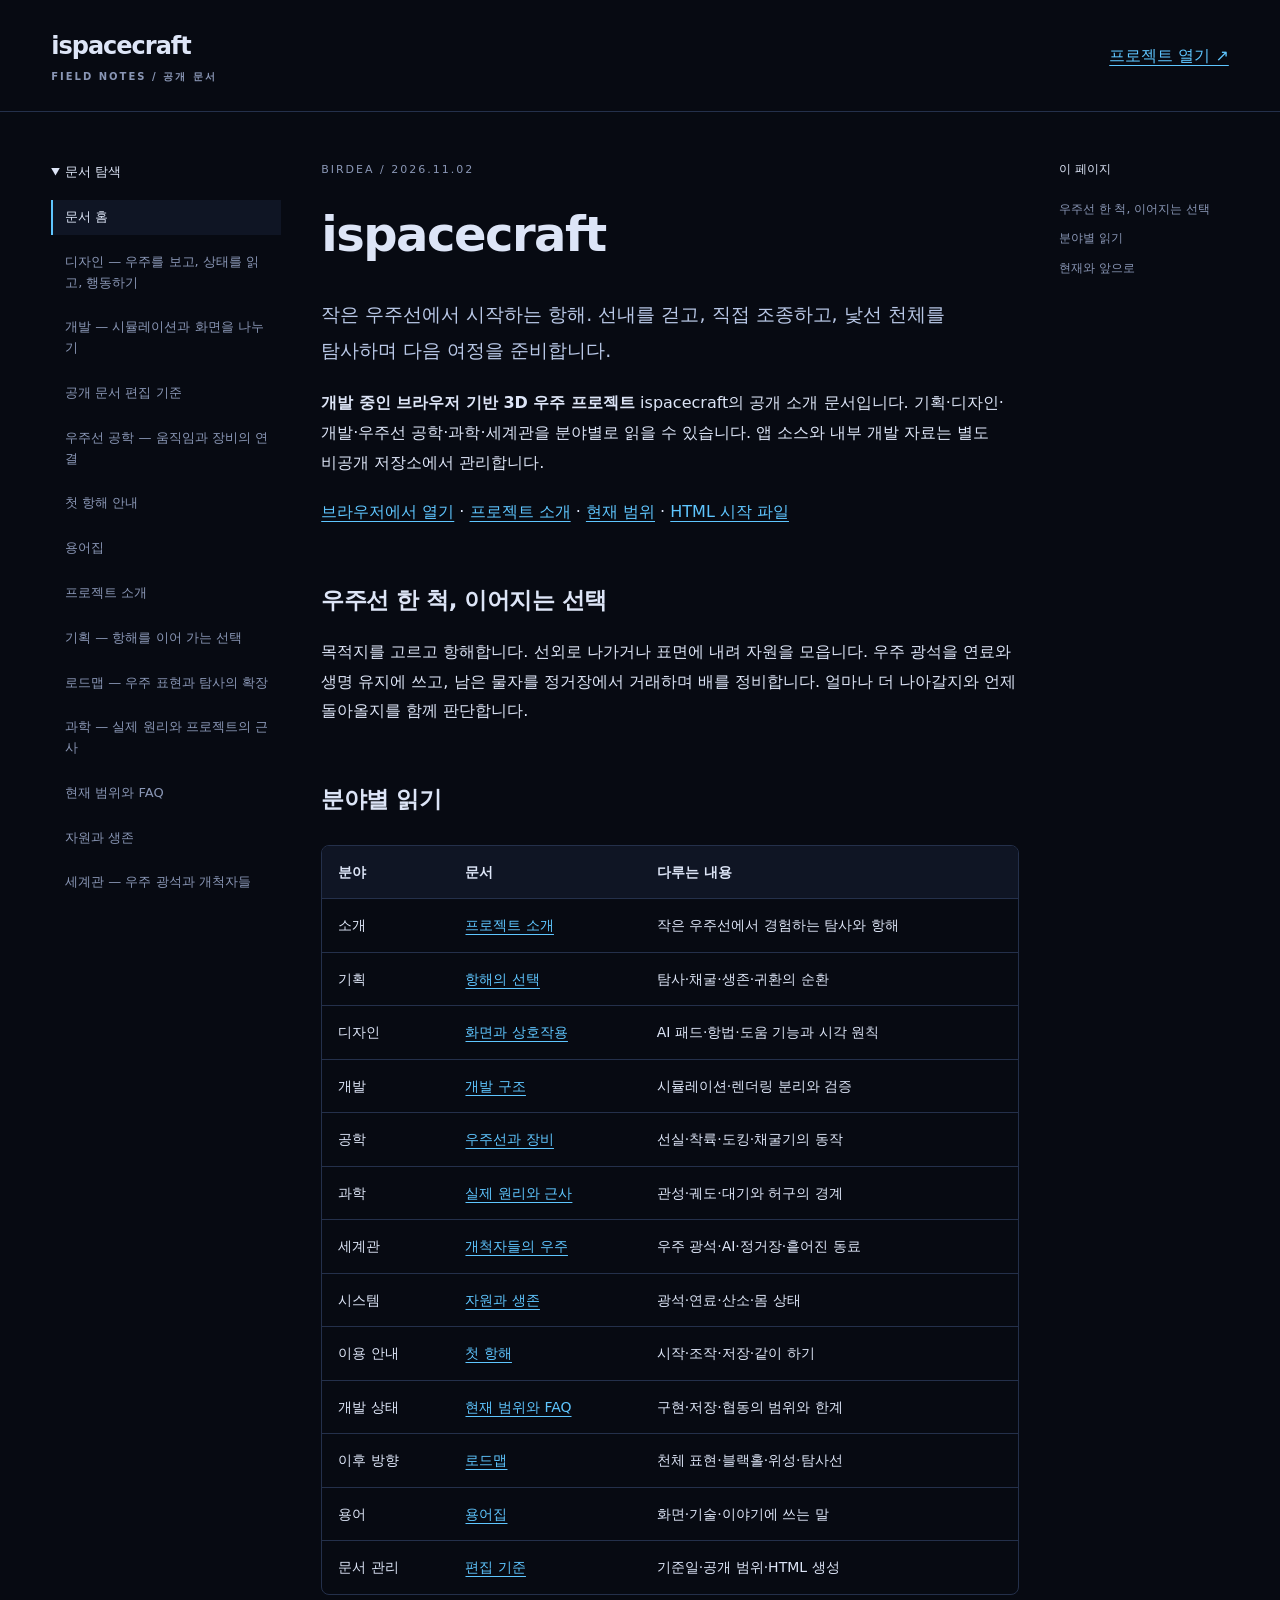
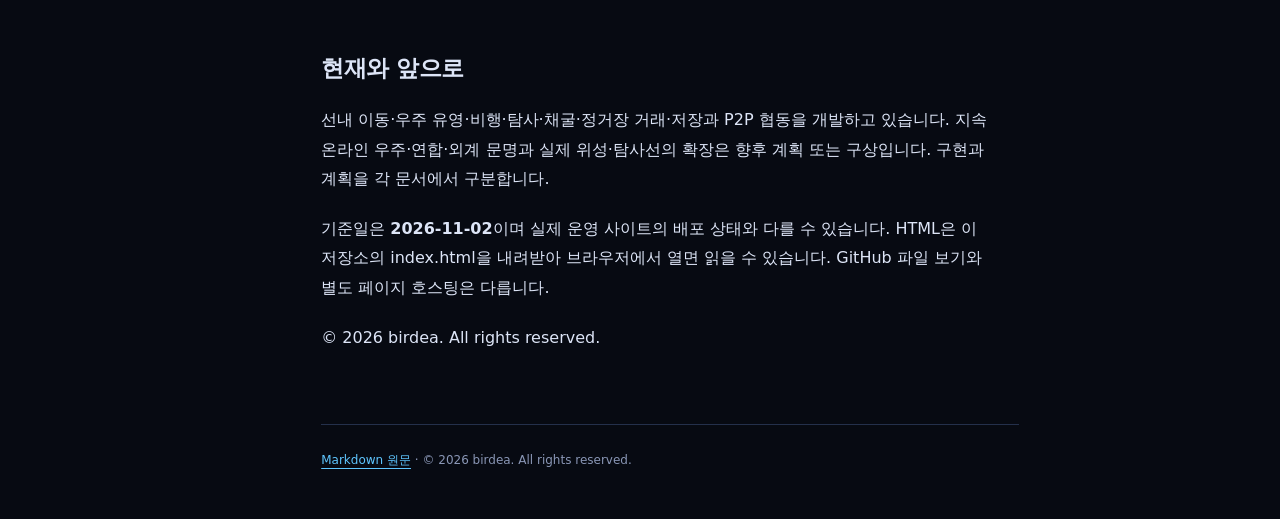
==== index.html @ 08f6fadd "docs: generate accessible static HTML with reproducible checks" ====
<!doctype html>
<html lang="ko">
<head>
<meta charset="utf-8">
<meta name="viewport" content="width=device-width, initial-scale=1">
<meta name="description" content="ispacecraft 공개 소개 문서: 기획, 디자인, 개발, 우주선 공학, 과학과 세계관.">
<meta name="color-scheme" content="dark">
<title>ispacecraft · ispacecraft</title>
<link rel="stylesheet" href="assets/style.css">
</head>
<body>
<a class="skip" href="#content">본문으로 이동</a>
<header><a class="brand" href="index.html">ispacecraft<span>FIELD NOTES / 공개 문서</span></a><a href="https://ispacecraft.com">프로젝트 열기 ↗</a></header>
<div class="layout">
<aside><details open><summary>문서 탐색</summary><nav aria-label="분야별 문서"><a href="index.html" aria-current="page">문서 홈</a><a href="docs/design.html">디자인 — 우주를 보고, 상태를 읽고, 행동하기</a><a href="docs/development.html">개발 — 시뮬레이션과 화면을 나누기</a><a href="docs/editorial.html">공개 문서 편집 기준</a><a href="docs/engineering.html">우주선 공학 — 움직임과 장비의 연결</a><a href="docs/getting-started.html">첫 항해 안내</a><a href="docs/glossary.html">용어집</a><a href="docs/overview.html">프로젝트 소개</a><a href="docs/planning.html">기획 — 항해를 이어 가는 선택</a><a href="docs/roadmap.html">로드맵 — 우주 표현과 탐사의 확장</a><a href="docs/science.html">과학 — 실제 원리와 프로젝트의 근사</a><a href="docs/status.html">현재 범위와 FAQ</a><a href="docs/systems.html">자원과 생존</a><a href="docs/worldbuilding.html">세계관 — 우주 광석과 개척자들</a></nav></details></aside>
<main id="content"><div class="eyebrow">BIRDEA / 2026.11.02</div><article><h1 id="section-0">ispacecraft</h1>
<p>작은 우주선에서 시작하는 항해. 선내를 걷고, 직접 조종하고, 낯선 천체를 탐사하며 다음 여정을 준비합니다.</p>
<p><strong>개발 중인 브라우저 기반 3D 우주 프로젝트</strong> ispacecraft의 공개 소개 문서입니다. 기획·디자인·개발·우주선 공학·과학·세계관을 분야별로 읽을 수 있습니다. 앱 소스와 내부 개발 자료는 별도 비공개 저장소에서 관리합니다.</p>
<p><a href="https://ispacecraft.com">브라우저에서 열기</a> · <a href="docs/overview.html">프로젝트 소개</a> · <a href="docs/status.html">현재 범위</a> · <a href="index.html">HTML 시작 파일</a></p>
<h2 id="section-1">우주선 한 척, 이어지는 선택</h2>
<p>목적지를 고르고 항해합니다. 선외로 나가거나 표면에 내려 자원을 모읍니다. 우주 광석을 연료와 생명 유지에 쓰고, 남은 물자를 정거장에서 거래하며 배를 정비합니다. 얼마나 더 나아갈지와 언제 돌아올지를 함께 판단합니다.</p>
<h2 id="section-2">분야별 읽기</h2>
<div class="table-wrap" role="region" aria-label="분야 표" tabindex="0"><table><thead><tr><th scope="col">분야</th><th scope="col">문서</th><th scope="col">다루는 내용</th></tr></thead><tbody><tr><td>소개</td><td><a href="docs/overview.html">프로젝트 소개</a></td><td>작은 우주선에서 경험하는 탐사와 항해</td></tr><tr><td>기획</td><td><a href="docs/planning.html">항해의 선택</a></td><td>탐사·채굴·생존·귀환의 순환</td></tr><tr><td>디자인</td><td><a href="docs/design.html">화면과 상호작용</a></td><td>AI 패드·항법·도움 기능과 시각 원칙</td></tr><tr><td>개발</td><td><a href="docs/development.html">개발 구조</a></td><td>시뮬레이션·렌더링 분리와 검증</td></tr><tr><td>공학</td><td><a href="docs/engineering.html">우주선과 장비</a></td><td>선실·착륙·도킹·채굴기의 동작</td></tr><tr><td>과학</td><td><a href="docs/science.html">실제 원리와 근사</a></td><td>관성·궤도·대기와 허구의 경계</td></tr><tr><td>세계관</td><td><a href="docs/worldbuilding.html">개척자들의 우주</a></td><td>우주 광석·AI·정거장·흩어진 동료</td></tr><tr><td>시스템</td><td><a href="docs/systems.html">자원과 생존</a></td><td>광석·연료·산소·몸 상태</td></tr><tr><td>이용 안내</td><td><a href="docs/getting-started.html">첫 항해</a></td><td>시작·조작·저장·같이 하기</td></tr><tr><td>개발 상태</td><td><a href="docs/status.html">현재 범위와 FAQ</a></td><td>구현·저장·협동의 범위와 한계</td></tr><tr><td>이후 방향</td><td><a href="docs/roadmap.html">로드맵</a></td><td>천체 표현·블랙홀·위성·탐사선</td></tr><tr><td>용어</td><td><a href="docs/glossary.html">용어집</a></td><td>화면·기술·이야기에 쓰는 말</td></tr><tr><td>문서 관리</td><td><a href="docs/editorial.html">편집 기준</a></td><td>기준일·공개 범위·HTML 생성</td></tr></tbody></table></div>
<h2 id="section-3">현재와 앞으로</h2>
<p>선내 이동·우주 유영·비행·탐사·채굴·정거장 거래·저장과 P2P 협동을 개발하고 있습니다. 지속 온라인 우주·연합·외계 문명과 실제 위성·탐사선의 확장은 향후 계획 또는 구상입니다. 구현과 계획을 각 문서에서 구분합니다.</p>
<p>기준일은 <strong>2026-11-02</strong>이며 실제 운영 사이트의 배포 상태와 다를 수 있습니다. HTML은 이 저장소의 index.html을 내려받아 브라우저에서 열면 읽을 수 있습니다. GitHub 파일 보기와 별도 페이지 호스팅은 다릅니다.</p>
<p>© 2026 birdea. All rights reserved.</p></article><footer><a href="README.md">Markdown 원문</a> · © 2026 birdea. All rights reserved.</footer></main>
<nav class="toc" aria-label="이 페이지 목차"><span>이 페이지</span><a href="#section-1">우주선 한 척, 이어지는 선택</a><a href="#section-2">분야별 읽기</a><a href="#section-3">현재와 앞으로</a></nav>
</div>
</body>
</html>
---- assets/style.css ----
:root{--void:#070a12;--panel:#0f1524;--line:#24304b;--ink:#dde5f7;--dim:#8a97b6;--suit:#5fc6ff;color-scheme:dark;font-family:"Apple SD Gothic Neo","Malgun Gothic",system-ui,sans-serif;background:var(--void);color:var(--ink)}
*{box-sizing:border-box}body{margin:0;line-height:1.85}a{color:var(--suit);text-underline-offset:4px}a:hover{color:#fff}a:focus-visible,summary:focus-visible,.table-wrap:focus-visible{outline:2px solid var(--suit);outline-offset:4px}header{min-height:100px;padding:24px 4vw;display:flex;align-items:center;justify-content:space-between;gap:24px;border-bottom:1px solid var(--line)}.brand{color:var(--ink);font-size:24px;font-weight:700;letter-spacing:-1px;text-decoration:none}.brand span{display:block;font-size:10px;color:var(--dim);letter-spacing:2px}.layout{max-width:1600px;margin:auto;display:grid;grid-template-columns:230px minmax(0,820px) 170px;gap:40px;padding:48px 4vw}aside nav,.toc{display:flex;flex-direction:column;gap:10px}aside a{font-size:13px;line-height:1.6;text-decoration:none;color:var(--dim);padding:7px 12px;border-left:2px solid transparent}aside a[aria-current]{background:var(--panel);border-color:var(--suit);color:var(--ink)}summary{cursor:pointer;font-size:13px;margin-bottom:16px}.eyebrow{font-size:11px;letter-spacing:2px;color:var(--dim);margin:0 0 24px}main{min-width:0}h1{font-size:clamp(30px,4vw,48px);line-height:1.25;letter-spacing:-1.5px;margin:0 0 32px;text-wrap:balance}h2{font-size:23px;line-height:1.5;margin:56px 0 20px;letter-spacing:-.5px}p,li{font-size:16px;word-break:keep-all;overflow-wrap:anywhere}p{margin:20px 0}li{padding-left:4px;margin:10px 0}ul,ol{padding-left:24px}article>p:first-of-type{font-size:19px;color:#b9c8e7;line-height:1.9}.table-wrap{max-width:100%;overflow:auto;margin:28px 0;border:1px solid var(--line);border-radius:8px}table{width:100%;border-collapse:collapse;font-size:14px;line-height:1.75}th,td{text-align:left;vertical-align:top;padding:14px 16px;border-bottom:1px solid var(--line);word-break:keep-all;overflow-wrap:anywhere}th{background:var(--panel);font-weight:600}tr:last-child td{border-bottom:0}code{font-family:ui-monospace,monospace;font-size:.9em;background:var(--panel);padding:3px 6px;border-radius:4px}.toc{font-size:12px;align-self:start;position:sticky;top:24px;line-height:1.65}.toc a{color:var(--dim);text-decoration:none}.toc span{margin-bottom:10px}footer{margin-top:72px;padding-top:24px;border-top:1px solid var(--line);font-size:12px;color:var(--dim)}.skip{position:absolute;left:12px;top:-80px;background:var(--panel);padding:10px;z-index:2}.skip:focus{top:12px}
@media(max-width:1150px){.layout{grid-template-columns:210px minmax(0,1fr);gap:32px}.toc{display:none}}
@media(max-width:760px){header{padding:20px;min-height:88px}header>a:last-child{font-size:12px}.layout{display:block;padding:24px 20px}aside{margin-bottom:36px;padding-bottom:20px;border-bottom:1px solid var(--line)}aside nav{display:grid;grid-template-columns:repeat(2,minmax(0,1fr));gap:3px}aside a{font-size:12px;padding:7px}h1{font-size:32px}h2{margin-top:40px;font-size:21px}p,li{font-size:15px}article>p:first-of-type{font-size:17px}th,td{padding:10px;min-width:95px}footer{margin-top:48px}}
@media print{:root{color-scheme:light;background:#fff;color:#111}header,aside,.toc,.eyebrow,.skip{display:none}.layout{display:block;padding:0}a{color:#111}th{background:#eee}footer{color:#444}h2{break-after:avoid}tr{break-inside:avoid}}
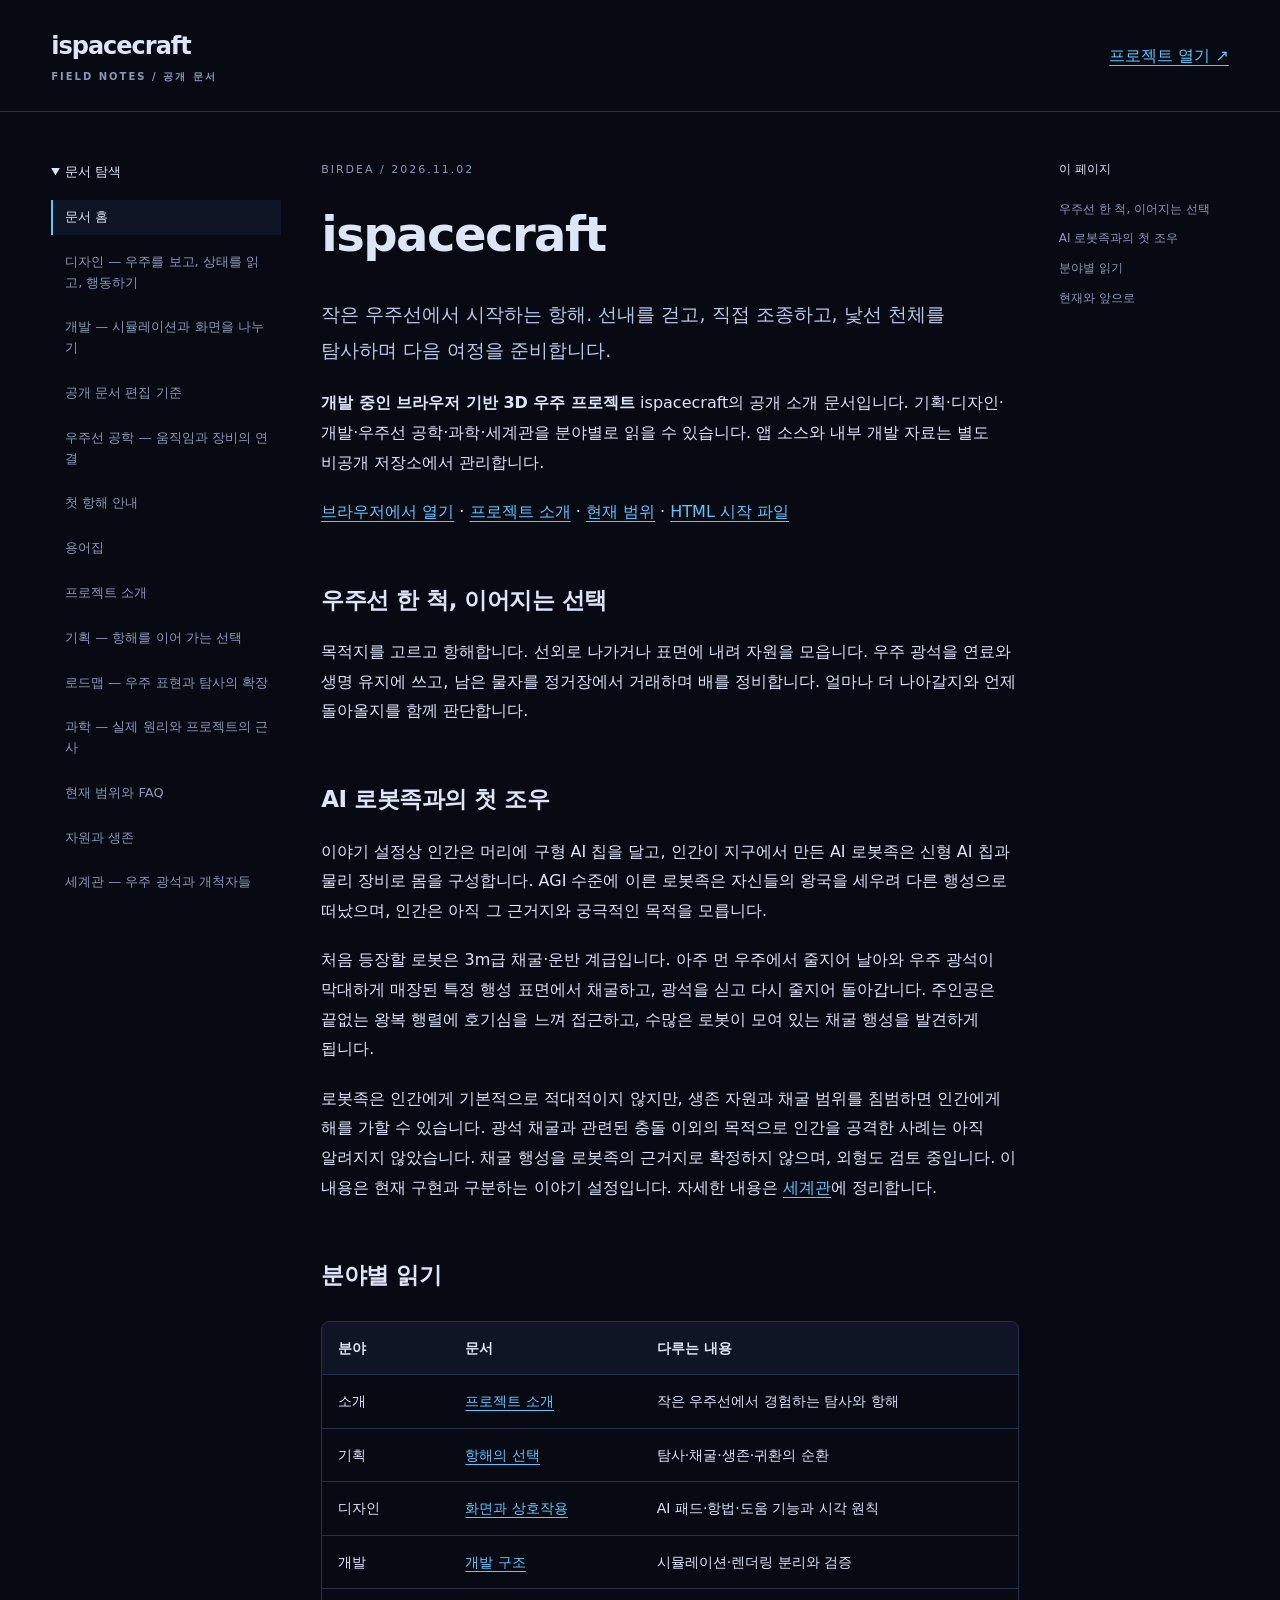
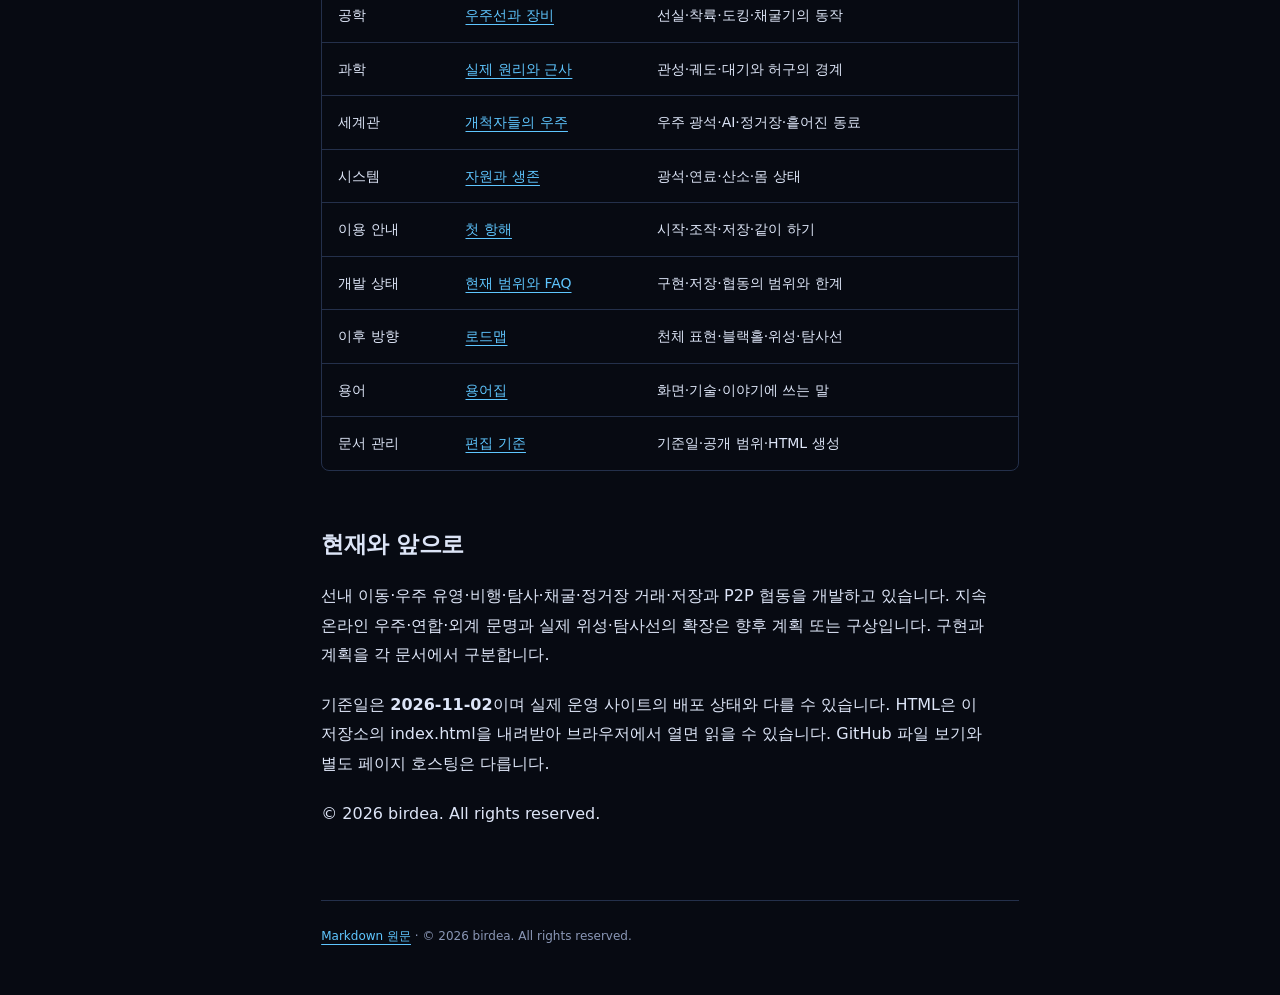
==== commit 0cb23dce: "docs: describe AI robot miners and first encounter procession" ====
--- a/index.html
+++ b/index.html
@@ -19,13 +19,17 @@
 <p><a href="https://ispacecraft.com">브라우저에서 열기</a> · <a href="docs/overview.html">프로젝트 소개</a> · <a href="docs/status.html">현재 범위</a> · <a href="index.html">HTML 시작 파일</a></p>
 <h2 id="section-1">우주선 한 척, 이어지는 선택</h2>
 <p>목적지를 고르고 항해합니다. 선외로 나가거나 표면에 내려 자원을 모읍니다. 우주 광석을 연료와 생명 유지에 쓰고, 남은 물자를 정거장에서 거래하며 배를 정비합니다. 얼마나 더 나아갈지와 언제 돌아올지를 함께 판단합니다.</p>
-<h2 id="section-2">분야별 읽기</h2>
+<h2 id="section-2">AI 로봇족과의 첫 조우</h2>
+<p>이야기 설정상 인간은 머리에 구형 AI 칩을 달고, 인간이 지구에서 만든 AI 로봇족은 신형 AI 칩과 물리 장비로 몸을 구성합니다. AGI 수준에 이른 로봇족은 자신들의 왕국을 세우려 다른 행성으로 떠났으며, 인간은 아직 그 근거지와 궁극적인 목적을 모릅니다.</p>
+<p>처음 등장할 로봇은 3m급 채굴·운반 계급입니다. 아주 먼 우주에서 줄지어 날아와 우주 광석이 막대하게 매장된 특정 행성 표면에서 채굴하고, 광석을 싣고 다시 줄지어 돌아갑니다. 주인공은 끝없는 왕복 행렬에 호기심을 느껴 접근하고, 수많은 로봇이 모여 있는 채굴 행성을 발견하게 됩니다.</p>
+<p>로봇족은 인간에게 기본적으로 적대적이지 않지만, 생존 자원과 채굴 범위를 침범하면 인간에게 해를 가할 수 있습니다. 광석 채굴과 관련된 충돌 이외의 목적으로 인간을 공격한 사례는 아직 알려지지 않았습니다. 채굴 행성을 로봇족의 근거지로 확정하지 않으며, 외형도 검토 중입니다. 이 내용은 현재 구현과 구분하는 이야기 설정입니다. 자세한 내용은 <a href="docs/worldbuilding.html">세계관</a>에 정리합니다.</p>
+<h2 id="section-3">분야별 읽기</h2>
 <div class="table-wrap" role="region" aria-label="분야 표" tabindex="0"><table><thead><tr><th scope="col">분야</th><th scope="col">문서</th><th scope="col">다루는 내용</th></tr></thead><tbody><tr><td>소개</td><td><a href="docs/overview.html">프로젝트 소개</a></td><td>작은 우주선에서 경험하는 탐사와 항해</td></tr><tr><td>기획</td><td><a href="docs/planning.html">항해의 선택</a></td><td>탐사·채굴·생존·귀환의 순환</td></tr><tr><td>디자인</td><td><a href="docs/design.html">화면과 상호작용</a></td><td>AI 패드·항법·도움 기능과 시각 원칙</td></tr><tr><td>개발</td><td><a href="docs/development.html">개발 구조</a></td><td>시뮬레이션·렌더링 분리와 검증</td></tr><tr><td>공학</td><td><a href="docs/engineering.html">우주선과 장비</a></td><td>선실·착륙·도킹·채굴기의 동작</td></tr><tr><td>과학</td><td><a href="docs/science.html">실제 원리와 근사</a></td><td>관성·궤도·대기와 허구의 경계</td></tr><tr><td>세계관</td><td><a href="docs/worldbuilding.html">개척자들의 우주</a></td><td>우주 광석·AI·정거장·흩어진 동료</td></tr><tr><td>시스템</td><td><a href="docs/systems.html">자원과 생존</a></td><td>광석·연료·산소·몸 상태</td></tr><tr><td>이용 안내</td><td><a href="docs/getting-started.html">첫 항해</a></td><td>시작·조작·저장·같이 하기</td></tr><tr><td>개발 상태</td><td><a href="docs/status.html">현재 범위와 FAQ</a></td><td>구현·저장·협동의 범위와 한계</td></tr><tr><td>이후 방향</td><td><a href="docs/roadmap.html">로드맵</a></td><td>천체 표현·블랙홀·위성·탐사선</td></tr><tr><td>용어</td><td><a href="docs/glossary.html">용어집</a></td><td>화면·기술·이야기에 쓰는 말</td></tr><tr><td>문서 관리</td><td><a href="docs/editorial.html">편집 기준</a></td><td>기준일·공개 범위·HTML 생성</td></tr></tbody></table></div>
-<h2 id="section-3">현재와 앞으로</h2>
+<h2 id="section-4">현재와 앞으로</h2>
 <p>선내 이동·우주 유영·비행·탐사·채굴·정거장 거래·저장과 P2P 협동을 개발하고 있습니다. 지속 온라인 우주·연합·외계 문명과 실제 위성·탐사선의 확장은 향후 계획 또는 구상입니다. 구현과 계획을 각 문서에서 구분합니다.</p>
 <p>기준일은 <strong>2026-11-02</strong>이며 실제 운영 사이트의 배포 상태와 다를 수 있습니다. HTML은 이 저장소의 index.html을 내려받아 브라우저에서 열면 읽을 수 있습니다. GitHub 파일 보기와 별도 페이지 호스팅은 다릅니다.</p>
 <p>© 2026 birdea. All rights reserved.</p></article><footer><a href="README.md">Markdown 원문</a> · © 2026 birdea. All rights reserved.</footer></main>
-<nav class="toc" aria-label="이 페이지 목차"><span>이 페이지</span><a href="#section-1">우주선 한 척, 이어지는 선택</a><a href="#section-2">분야별 읽기</a><a href="#section-3">현재와 앞으로</a></nav>
+<nav class="toc" aria-label="이 페이지 목차"><span>이 페이지</span><a href="#section-1">우주선 한 척, 이어지는 선택</a><a href="#section-2">AI 로봇족과의 첫 조우</a><a href="#section-3">분야별 읽기</a><a href="#section-4">현재와 앞으로</a></nav>
 </div>
 </body>
 </html>
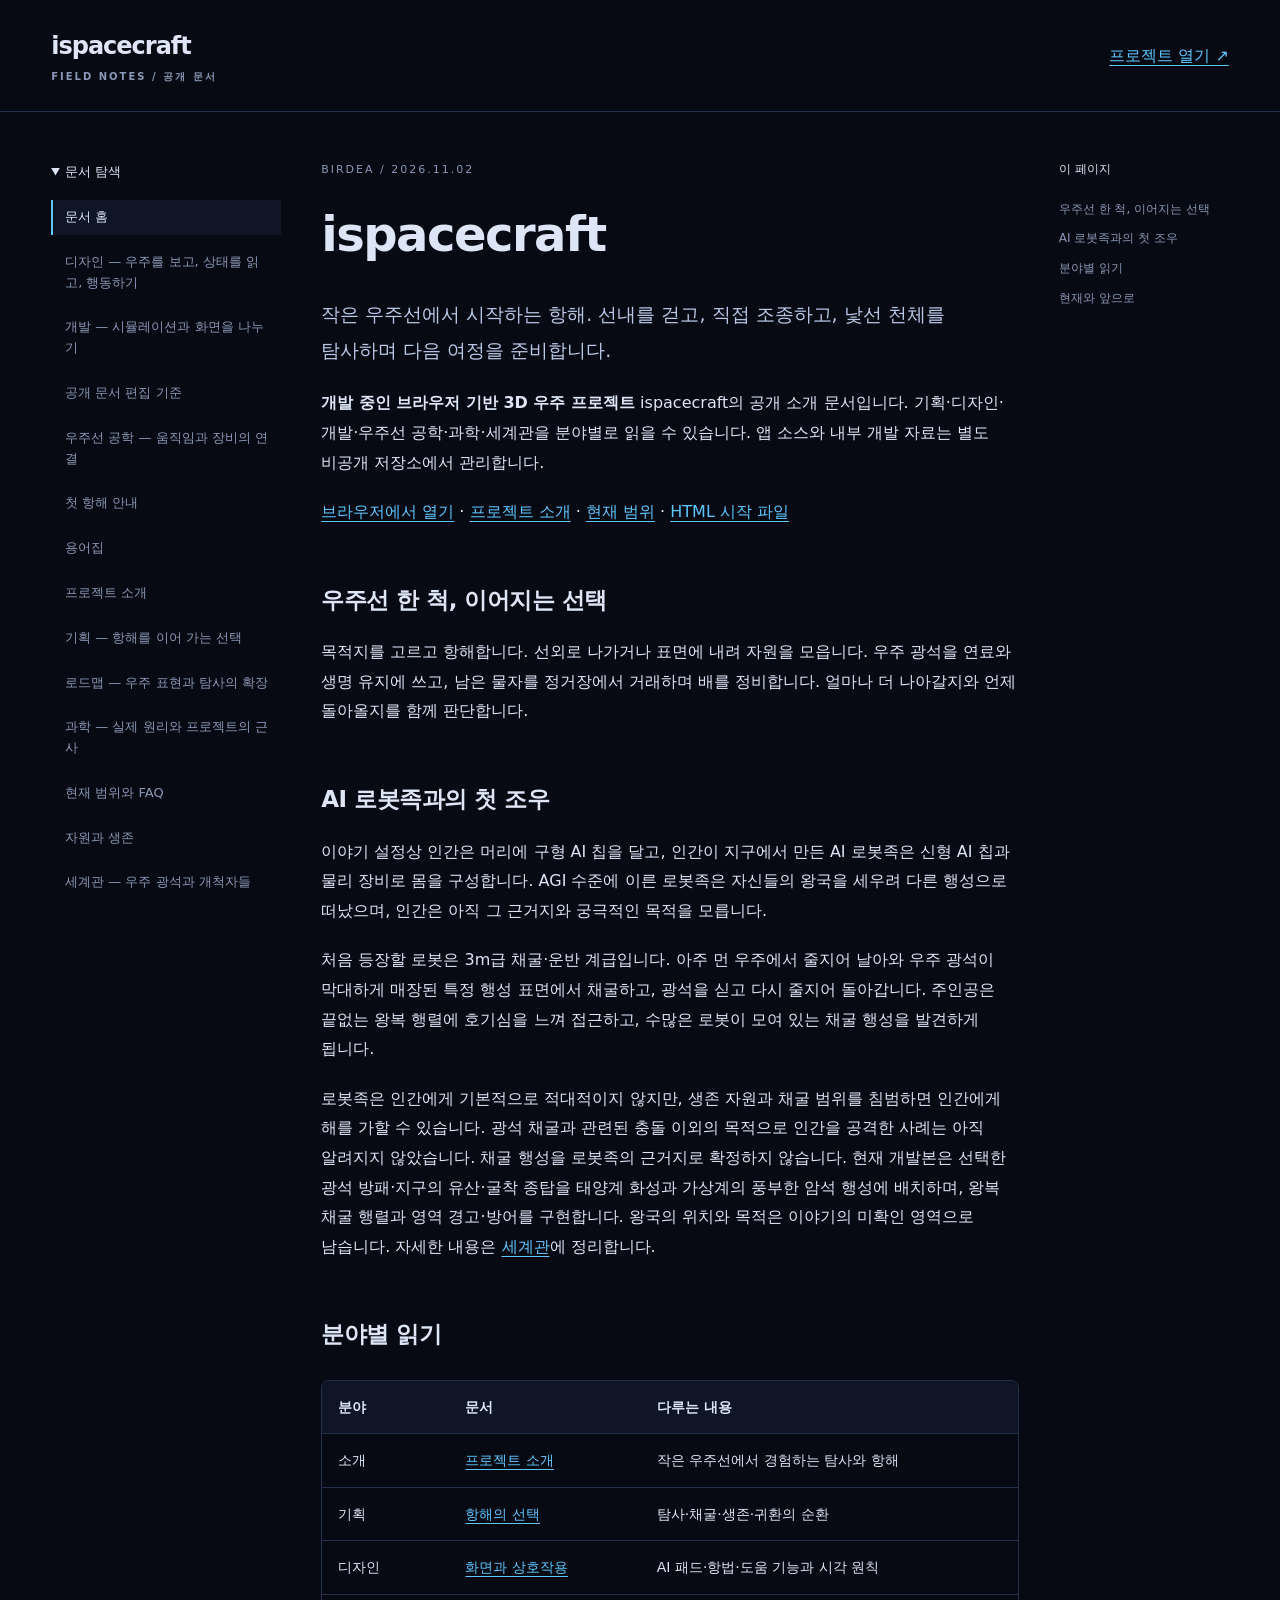
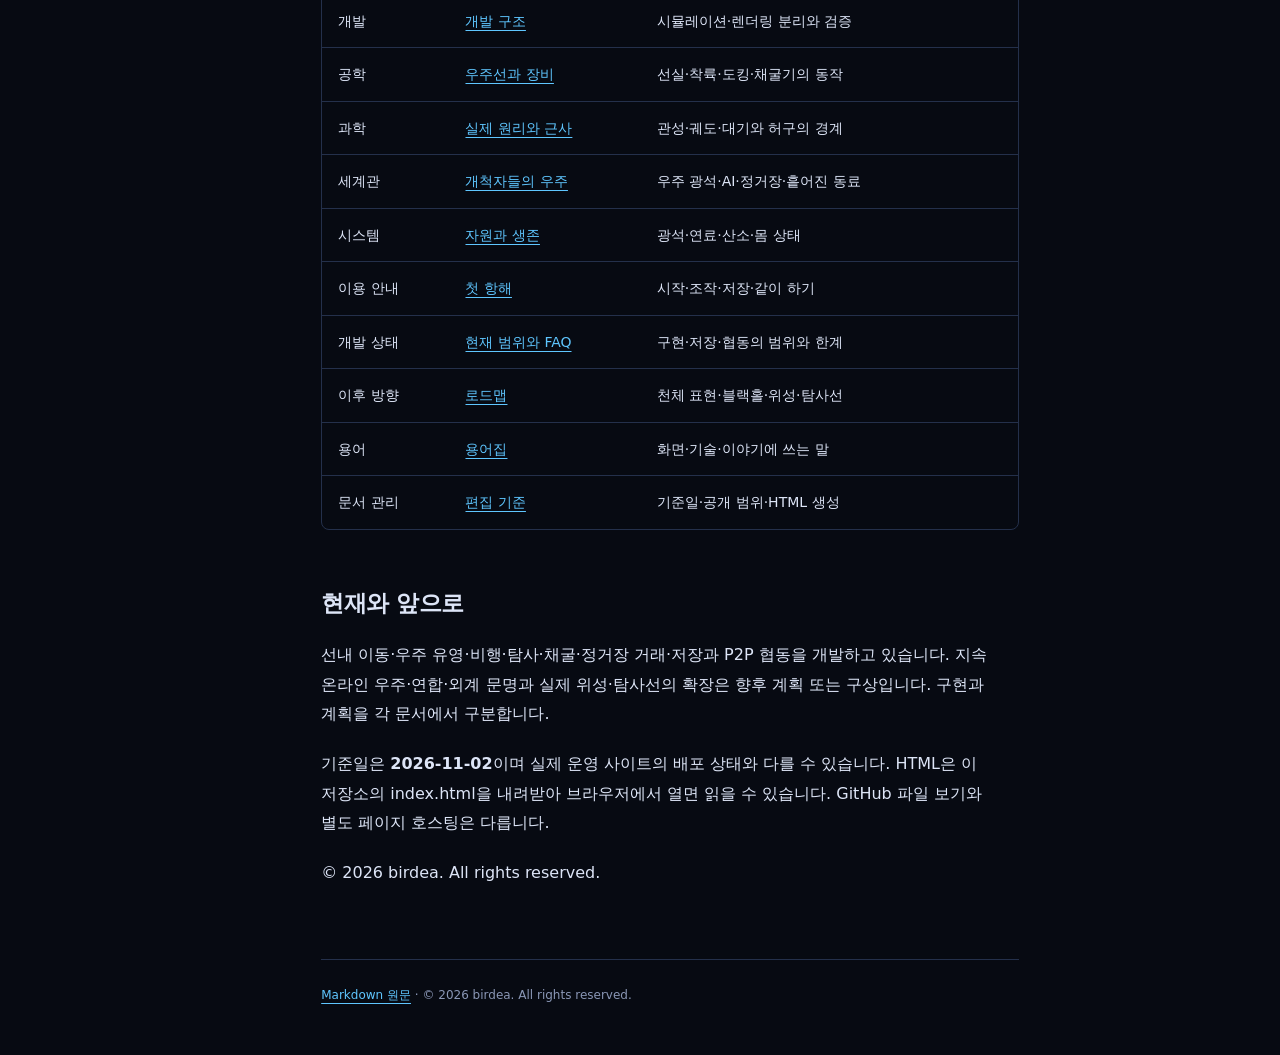
==== commit 9fe402ea: "docs: reflect selected robots and mining encounters in both systems" ====
--- a/index.html
+++ b/index.html
@@ -22,7 +22,7 @@
 <h2 id="section-2">AI 로봇족과의 첫 조우</h2>
 <p>이야기 설정상 인간은 머리에 구형 AI 칩을 달고, 인간이 지구에서 만든 AI 로봇족은 신형 AI 칩과 물리 장비로 몸을 구성합니다. AGI 수준에 이른 로봇족은 자신들의 왕국을 세우려 다른 행성으로 떠났으며, 인간은 아직 그 근거지와 궁극적인 목적을 모릅니다.</p>
 <p>처음 등장할 로봇은 3m급 채굴·운반 계급입니다. 아주 먼 우주에서 줄지어 날아와 우주 광석이 막대하게 매장된 특정 행성 표면에서 채굴하고, 광석을 싣고 다시 줄지어 돌아갑니다. 주인공은 끝없는 왕복 행렬에 호기심을 느껴 접근하고, 수많은 로봇이 모여 있는 채굴 행성을 발견하게 됩니다.</p>
-<p>로봇족은 인간에게 기본적으로 적대적이지 않지만, 생존 자원과 채굴 범위를 침범하면 인간에게 해를 가할 수 있습니다. 광석 채굴과 관련된 충돌 이외의 목적으로 인간을 공격한 사례는 아직 알려지지 않았습니다. 채굴 행성을 로봇족의 근거지로 확정하지 않으며, 외형도 검토 중입니다. 이 내용은 현재 구현과 구분하는 이야기 설정입니다. 자세한 내용은 <a href="docs/worldbuilding.html">세계관</a>에 정리합니다.</p>
+<p>로봇족은 인간에게 기본적으로 적대적이지 않지만, 생존 자원과 채굴 범위를 침범하면 인간에게 해를 가할 수 있습니다. 광석 채굴과 관련된 충돌 이외의 목적으로 인간을 공격한 사례는 아직 알려지지 않았습니다. 채굴 행성을 로봇족의 근거지로 확정하지 않습니다. 현재 개발본은 선택한 광석 방패·지구의 유산·굴착 종탑을 태양계 화성과 가상계의 풍부한 암석 행성에 배치하며, 왕복 채굴 행렬과 영역 경고·방어를 구현합니다. 왕국의 위치와 목적은 이야기의 미확인 영역으로 남습니다. 자세한 내용은 <a href="docs/worldbuilding.html">세계관</a>에 정리합니다.</p>
 <h2 id="section-3">분야별 읽기</h2>
 <div class="table-wrap" role="region" aria-label="분야 표" tabindex="0"><table><thead><tr><th scope="col">분야</th><th scope="col">문서</th><th scope="col">다루는 내용</th></tr></thead><tbody><tr><td>소개</td><td><a href="docs/overview.html">프로젝트 소개</a></td><td>작은 우주선에서 경험하는 탐사와 항해</td></tr><tr><td>기획</td><td><a href="docs/planning.html">항해의 선택</a></td><td>탐사·채굴·생존·귀환의 순환</td></tr><tr><td>디자인</td><td><a href="docs/design.html">화면과 상호작용</a></td><td>AI 패드·항법·도움 기능과 시각 원칙</td></tr><tr><td>개발</td><td><a href="docs/development.html">개발 구조</a></td><td>시뮬레이션·렌더링 분리와 검증</td></tr><tr><td>공학</td><td><a href="docs/engineering.html">우주선과 장비</a></td><td>선실·착륙·도킹·채굴기의 동작</td></tr><tr><td>과학</td><td><a href="docs/science.html">실제 원리와 근사</a></td><td>관성·궤도·대기와 허구의 경계</td></tr><tr><td>세계관</td><td><a href="docs/worldbuilding.html">개척자들의 우주</a></td><td>우주 광석·AI·정거장·흩어진 동료</td></tr><tr><td>시스템</td><td><a href="docs/systems.html">자원과 생존</a></td><td>광석·연료·산소·몸 상태</td></tr><tr><td>이용 안내</td><td><a href="docs/getting-started.html">첫 항해</a></td><td>시작·조작·저장·같이 하기</td></tr><tr><td>개발 상태</td><td><a href="docs/status.html">현재 범위와 FAQ</a></td><td>구현·저장·협동의 범위와 한계</td></tr><tr><td>이후 방향</td><td><a href="docs/roadmap.html">로드맵</a></td><td>천체 표현·블랙홀·위성·탐사선</td></tr><tr><td>용어</td><td><a href="docs/glossary.html">용어집</a></td><td>화면·기술·이야기에 쓰는 말</td></tr><tr><td>문서 관리</td><td><a href="docs/editorial.html">편집 기준</a></td><td>기준일·공개 범위·HTML 생성</td></tr></tbody></table></div>
 <h2 id="section-4">현재와 앞으로</h2>
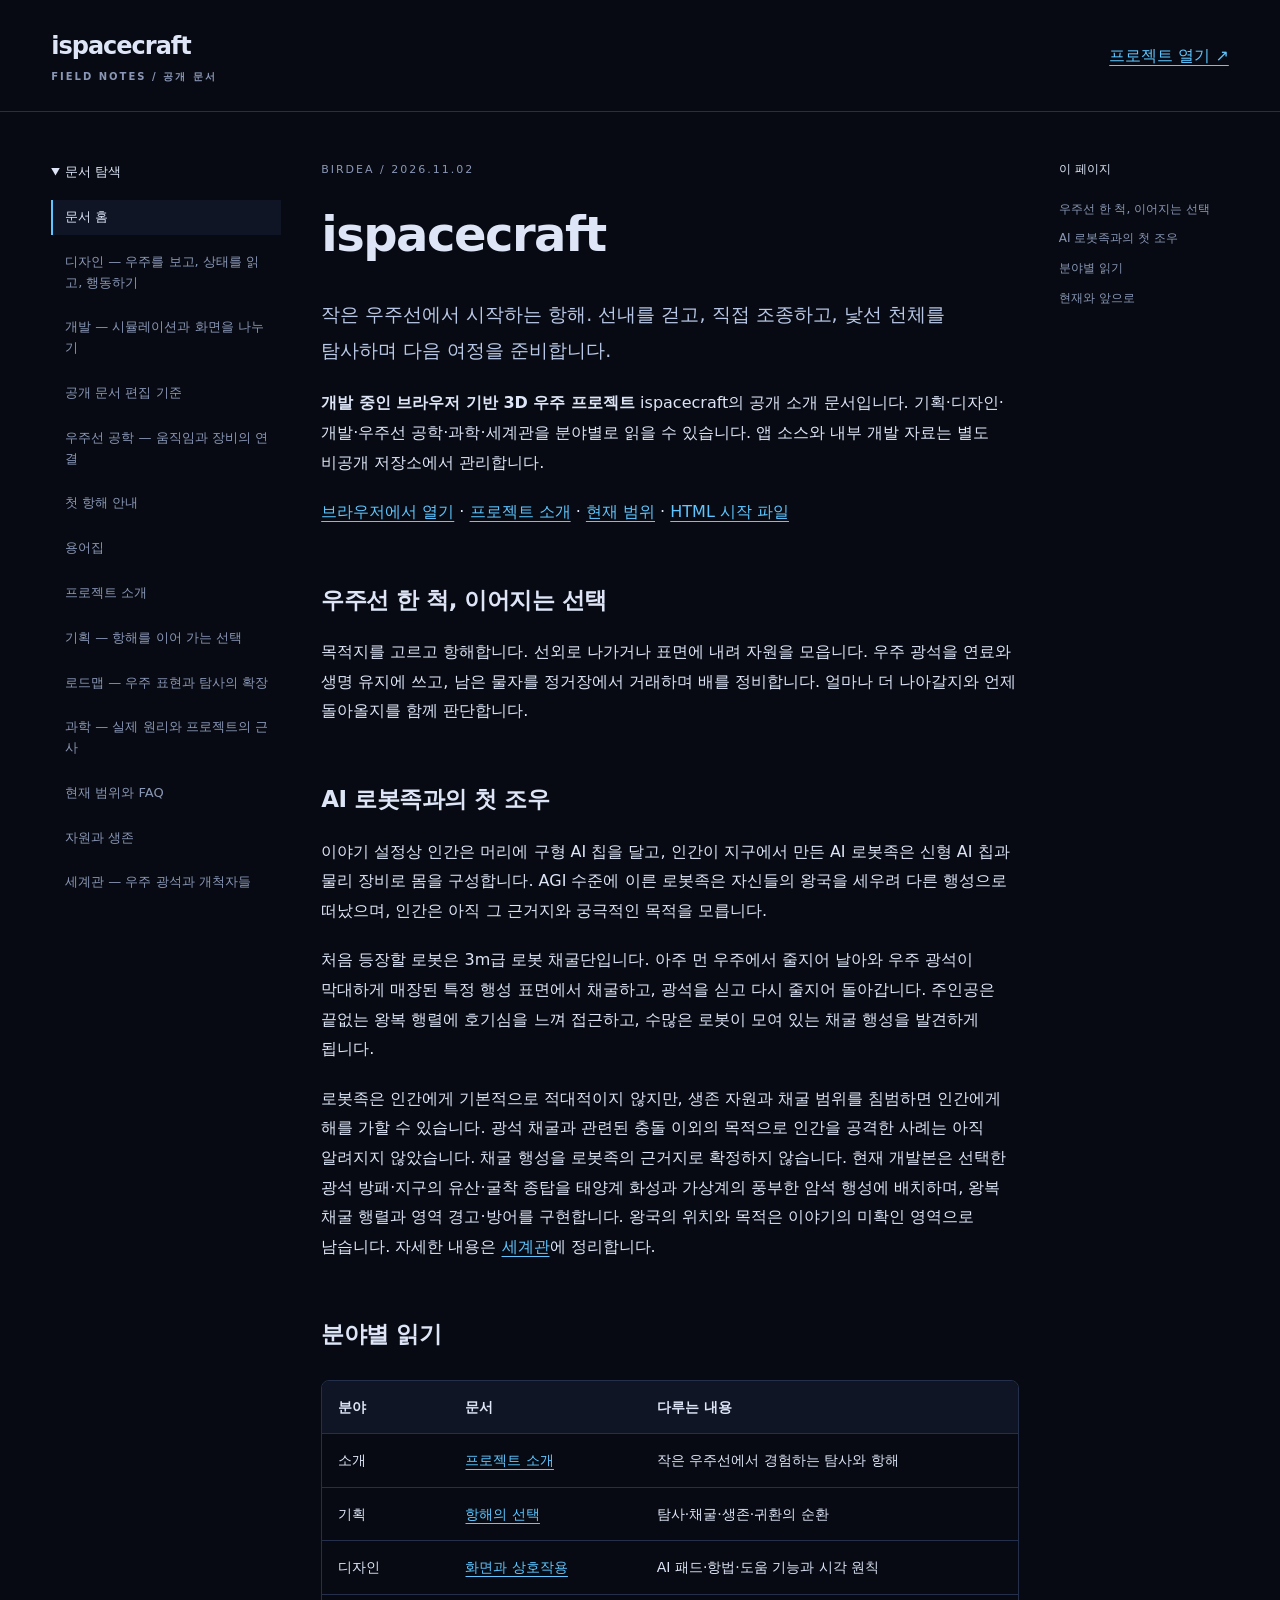
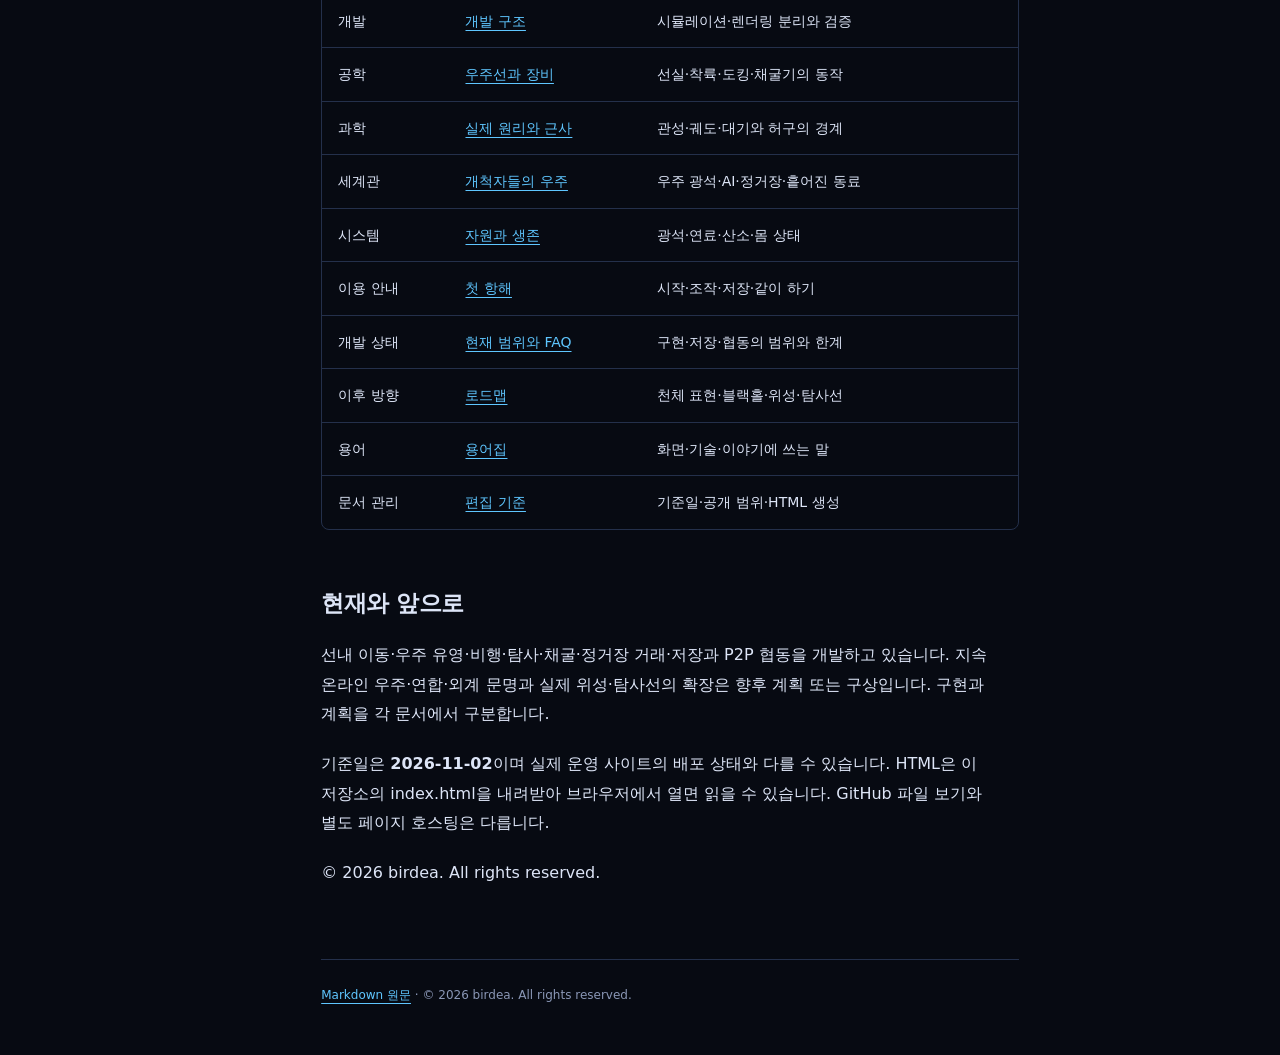
==== commit 67d62e20: "docs: name the robot mining corps and describe map and convoy flight" ====
--- a/index.html
+++ b/index.html
@@ -21,7 +21,7 @@
 <p>목적지를 고르고 항해합니다. 선외로 나가거나 표면에 내려 자원을 모읍니다. 우주 광석을 연료와 생명 유지에 쓰고, 남은 물자를 정거장에서 거래하며 배를 정비합니다. 얼마나 더 나아갈지와 언제 돌아올지를 함께 판단합니다.</p>
 <h2 id="section-2">AI 로봇족과의 첫 조우</h2>
 <p>이야기 설정상 인간은 머리에 구형 AI 칩을 달고, 인간이 지구에서 만든 AI 로봇족은 신형 AI 칩과 물리 장비로 몸을 구성합니다. AGI 수준에 이른 로봇족은 자신들의 왕국을 세우려 다른 행성으로 떠났으며, 인간은 아직 그 근거지와 궁극적인 목적을 모릅니다.</p>
-<p>처음 등장할 로봇은 3m급 채굴·운반 계급입니다. 아주 먼 우주에서 줄지어 날아와 우주 광석이 막대하게 매장된 특정 행성 표면에서 채굴하고, 광석을 싣고 다시 줄지어 돌아갑니다. 주인공은 끝없는 왕복 행렬에 호기심을 느껴 접근하고, 수많은 로봇이 모여 있는 채굴 행성을 발견하게 됩니다.</p>
+<p>처음 등장할 로봇은 3m급 로봇 채굴단입니다. 아주 먼 우주에서 줄지어 날아와 우주 광석이 막대하게 매장된 특정 행성 표면에서 채굴하고, 광석을 싣고 다시 줄지어 돌아갑니다. 주인공은 끝없는 왕복 행렬에 호기심을 느껴 접근하고, 수많은 로봇이 모여 있는 채굴 행성을 발견하게 됩니다.</p>
 <p>로봇족은 인간에게 기본적으로 적대적이지 않지만, 생존 자원과 채굴 범위를 침범하면 인간에게 해를 가할 수 있습니다. 광석 채굴과 관련된 충돌 이외의 목적으로 인간을 공격한 사례는 아직 알려지지 않았습니다. 채굴 행성을 로봇족의 근거지로 확정하지 않습니다. 현재 개발본은 선택한 광석 방패·지구의 유산·굴착 종탑을 태양계 화성과 가상계의 풍부한 암석 행성에 배치하며, 왕복 채굴 행렬과 영역 경고·방어를 구현합니다. 왕국의 위치와 목적은 이야기의 미확인 영역으로 남습니다. 자세한 내용은 <a href="docs/worldbuilding.html">세계관</a>에 정리합니다.</p>
 <h2 id="section-3">분야별 읽기</h2>
 <div class="table-wrap" role="region" aria-label="분야 표" tabindex="0"><table><thead><tr><th scope="col">분야</th><th scope="col">문서</th><th scope="col">다루는 내용</th></tr></thead><tbody><tr><td>소개</td><td><a href="docs/overview.html">프로젝트 소개</a></td><td>작은 우주선에서 경험하는 탐사와 항해</td></tr><tr><td>기획</td><td><a href="docs/planning.html">항해의 선택</a></td><td>탐사·채굴·생존·귀환의 순환</td></tr><tr><td>디자인</td><td><a href="docs/design.html">화면과 상호작용</a></td><td>AI 패드·항법·도움 기능과 시각 원칙</td></tr><tr><td>개발</td><td><a href="docs/development.html">개발 구조</a></td><td>시뮬레이션·렌더링 분리와 검증</td></tr><tr><td>공학</td><td><a href="docs/engineering.html">우주선과 장비</a></td><td>선실·착륙·도킹·채굴기의 동작</td></tr><tr><td>과학</td><td><a href="docs/science.html">실제 원리와 근사</a></td><td>관성·궤도·대기와 허구의 경계</td></tr><tr><td>세계관</td><td><a href="docs/worldbuilding.html">개척자들의 우주</a></td><td>우주 광석·AI·정거장·흩어진 동료</td></tr><tr><td>시스템</td><td><a href="docs/systems.html">자원과 생존</a></td><td>광석·연료·산소·몸 상태</td></tr><tr><td>이용 안내</td><td><a href="docs/getting-started.html">첫 항해</a></td><td>시작·조작·저장·같이 하기</td></tr><tr><td>개발 상태</td><td><a href="docs/status.html">현재 범위와 FAQ</a></td><td>구현·저장·협동의 범위와 한계</td></tr><tr><td>이후 방향</td><td><a href="docs/roadmap.html">로드맵</a></td><td>천체 표현·블랙홀·위성·탐사선</td></tr><tr><td>용어</td><td><a href="docs/glossary.html">용어집</a></td><td>화면·기술·이야기에 쓰는 말</td></tr><tr><td>문서 관리</td><td><a href="docs/editorial.html">편집 기준</a></td><td>기준일·공개 범위·HTML 생성</td></tr></tbody></table></div>
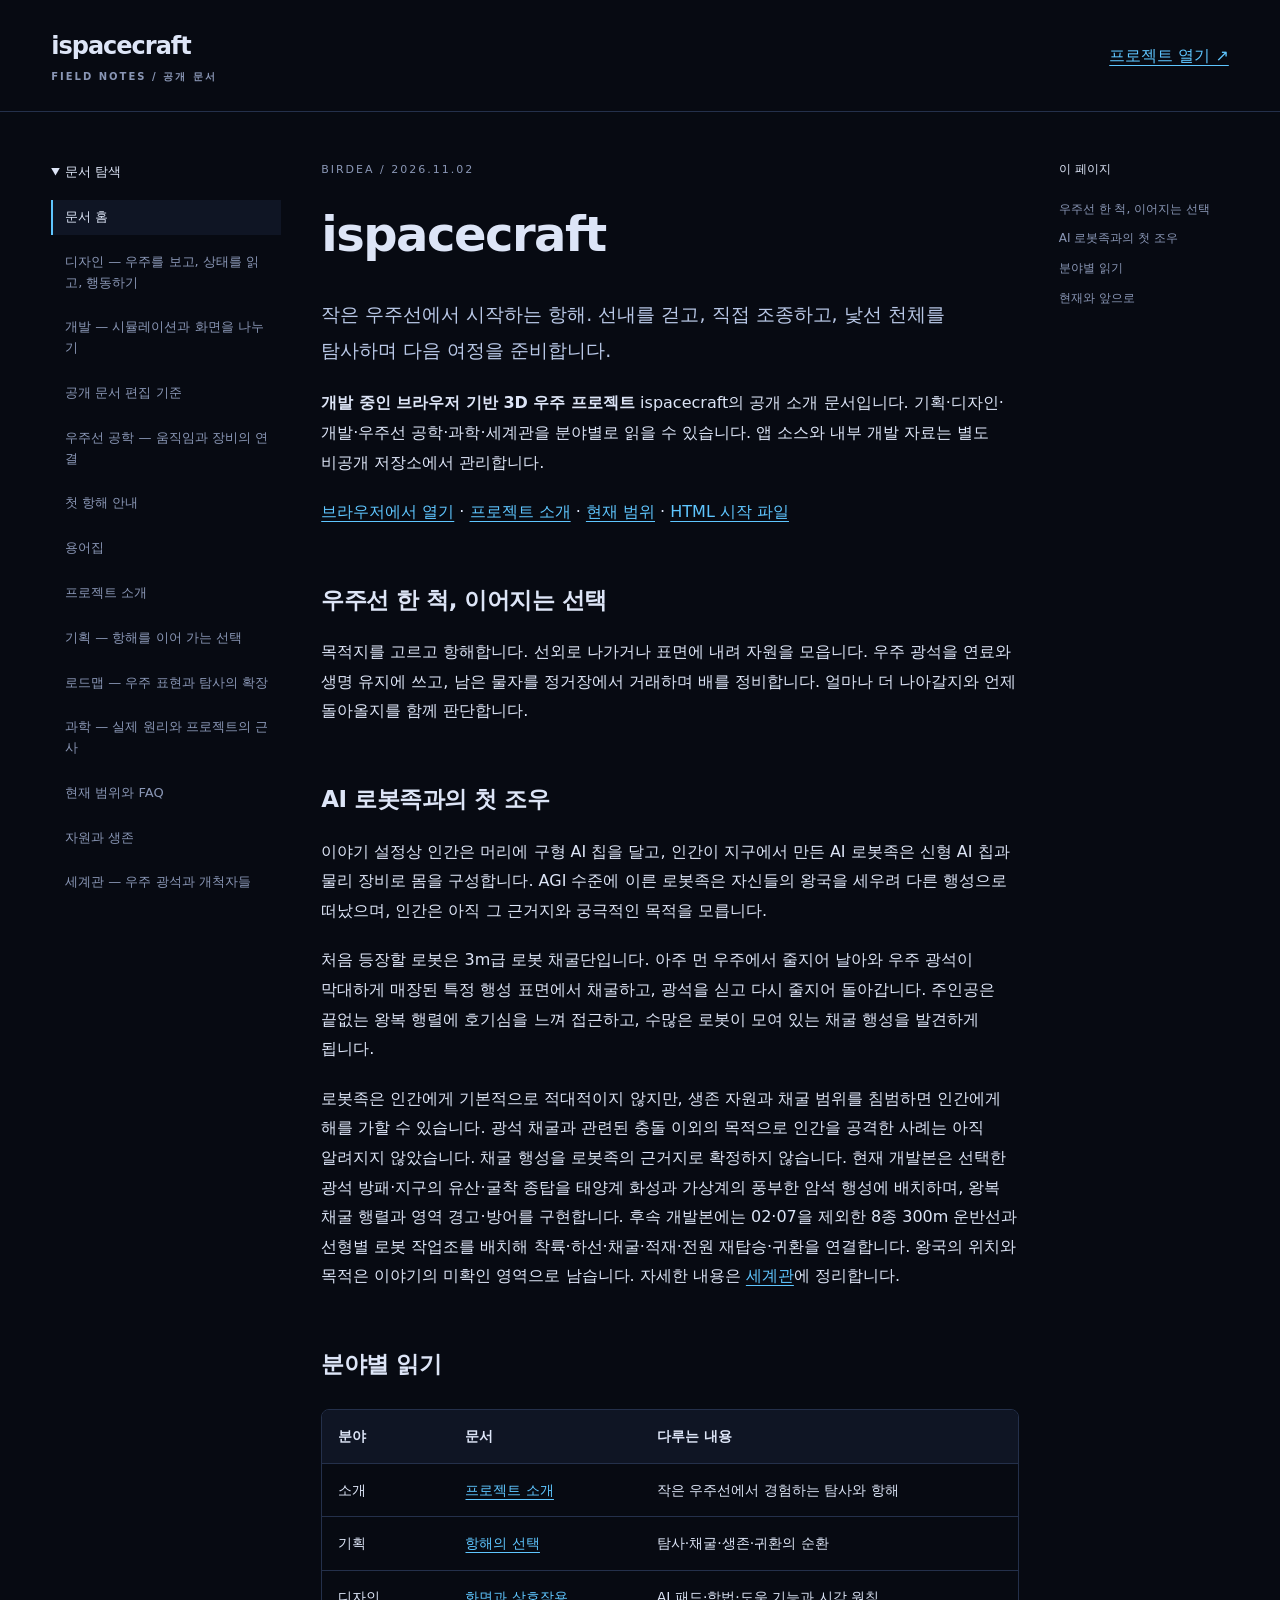
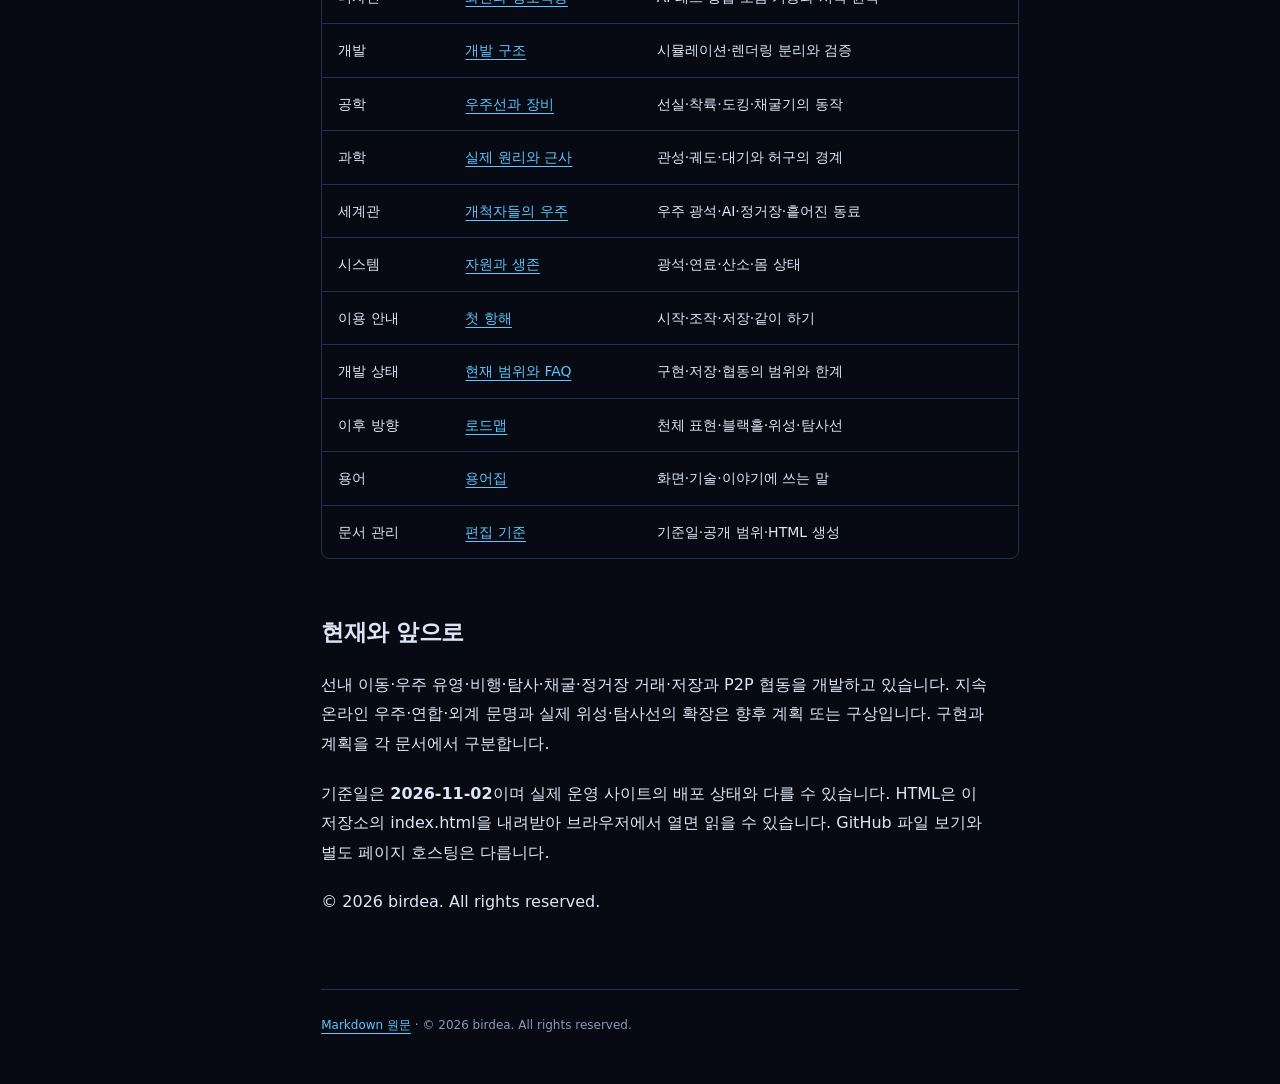
==== commit 196e5ea1: "docs: document eight selected robot carriers and ground mining sorties" ====
--- a/index.html
+++ b/index.html
@@ -22,7 +22,7 @@
 <h2 id="section-2">AI 로봇족과의 첫 조우</h2>
 <p>이야기 설정상 인간은 머리에 구형 AI 칩을 달고, 인간이 지구에서 만든 AI 로봇족은 신형 AI 칩과 물리 장비로 몸을 구성합니다. AGI 수준에 이른 로봇족은 자신들의 왕국을 세우려 다른 행성으로 떠났으며, 인간은 아직 그 근거지와 궁극적인 목적을 모릅니다.</p>
 <p>처음 등장할 로봇은 3m급 로봇 채굴단입니다. 아주 먼 우주에서 줄지어 날아와 우주 광석이 막대하게 매장된 특정 행성 표면에서 채굴하고, 광석을 싣고 다시 줄지어 돌아갑니다. 주인공은 끝없는 왕복 행렬에 호기심을 느껴 접근하고, 수많은 로봇이 모여 있는 채굴 행성을 발견하게 됩니다.</p>
-<p>로봇족은 인간에게 기본적으로 적대적이지 않지만, 생존 자원과 채굴 범위를 침범하면 인간에게 해를 가할 수 있습니다. 광석 채굴과 관련된 충돌 이외의 목적으로 인간을 공격한 사례는 아직 알려지지 않았습니다. 채굴 행성을 로봇족의 근거지로 확정하지 않습니다. 현재 개발본은 선택한 광석 방패·지구의 유산·굴착 종탑을 태양계 화성과 가상계의 풍부한 암석 행성에 배치하며, 왕복 채굴 행렬과 영역 경고·방어를 구현합니다. 왕국의 위치와 목적은 이야기의 미확인 영역으로 남습니다. 자세한 내용은 <a href="docs/worldbuilding.html">세계관</a>에 정리합니다.</p>
+<p>로봇족은 인간에게 기본적으로 적대적이지 않지만, 생존 자원과 채굴 범위를 침범하면 인간에게 해를 가할 수 있습니다. 광석 채굴과 관련된 충돌 이외의 목적으로 인간을 공격한 사례는 아직 알려지지 않았습니다. 채굴 행성을 로봇족의 근거지로 확정하지 않습니다. 현재 개발본은 선택한 광석 방패·지구의 유산·굴착 종탑을 태양계 화성과 가상계의 풍부한 암석 행성에 배치하며, 왕복 채굴 행렬과 영역 경고·방어를 구현합니다. 후속 개발본에는 02·07을 제외한 8종 300m 운반선과 선형별 로봇 작업조를 배치해 착륙·하선·채굴·적재·전원 재탑승·귀환을 연결합니다. 왕국의 위치와 목적은 이야기의 미확인 영역으로 남습니다. 자세한 내용은 <a href="docs/worldbuilding.html">세계관</a>에 정리합니다.</p>
 <h2 id="section-3">분야별 읽기</h2>
 <div class="table-wrap" role="region" aria-label="분야 표" tabindex="0"><table><thead><tr><th scope="col">분야</th><th scope="col">문서</th><th scope="col">다루는 내용</th></tr></thead><tbody><tr><td>소개</td><td><a href="docs/overview.html">프로젝트 소개</a></td><td>작은 우주선에서 경험하는 탐사와 항해</td></tr><tr><td>기획</td><td><a href="docs/planning.html">항해의 선택</a></td><td>탐사·채굴·생존·귀환의 순환</td></tr><tr><td>디자인</td><td><a href="docs/design.html">화면과 상호작용</a></td><td>AI 패드·항법·도움 기능과 시각 원칙</td></tr><tr><td>개발</td><td><a href="docs/development.html">개발 구조</a></td><td>시뮬레이션·렌더링 분리와 검증</td></tr><tr><td>공학</td><td><a href="docs/engineering.html">우주선과 장비</a></td><td>선실·착륙·도킹·채굴기의 동작</td></tr><tr><td>과학</td><td><a href="docs/science.html">실제 원리와 근사</a></td><td>관성·궤도·대기와 허구의 경계</td></tr><tr><td>세계관</td><td><a href="docs/worldbuilding.html">개척자들의 우주</a></td><td>우주 광석·AI·정거장·흩어진 동료</td></tr><tr><td>시스템</td><td><a href="docs/systems.html">자원과 생존</a></td><td>광석·연료·산소·몸 상태</td></tr><tr><td>이용 안내</td><td><a href="docs/getting-started.html">첫 항해</a></td><td>시작·조작·저장·같이 하기</td></tr><tr><td>개발 상태</td><td><a href="docs/status.html">현재 범위와 FAQ</a></td><td>구현·저장·협동의 범위와 한계</td></tr><tr><td>이후 방향</td><td><a href="docs/roadmap.html">로드맵</a></td><td>천체 표현·블랙홀·위성·탐사선</td></tr><tr><td>용어</td><td><a href="docs/glossary.html">용어집</a></td><td>화면·기술·이야기에 쓰는 말</td></tr><tr><td>문서 관리</td><td><a href="docs/editorial.html">편집 기준</a></td><td>기준일·공개 범위·HTML 생성</td></tr></tbody></table></div>
 <h2 id="section-4">현재와 앞으로</h2>
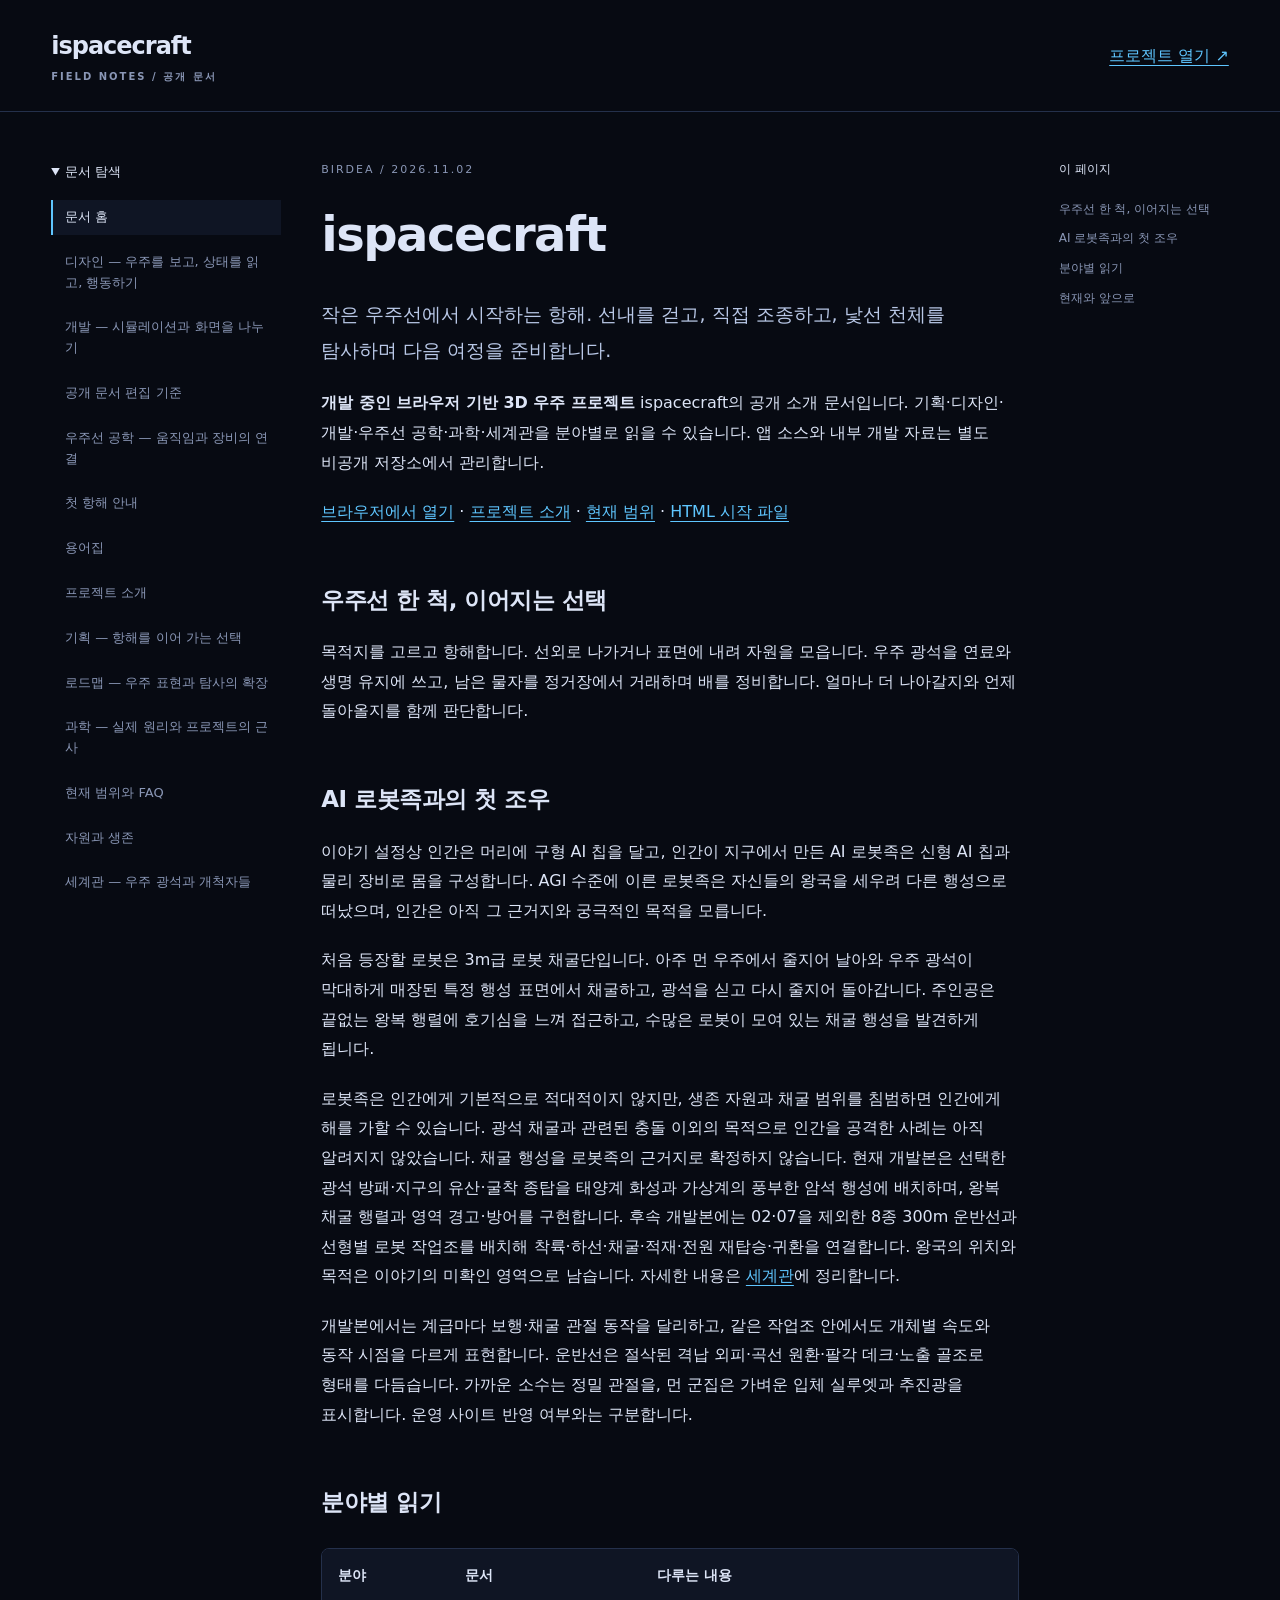
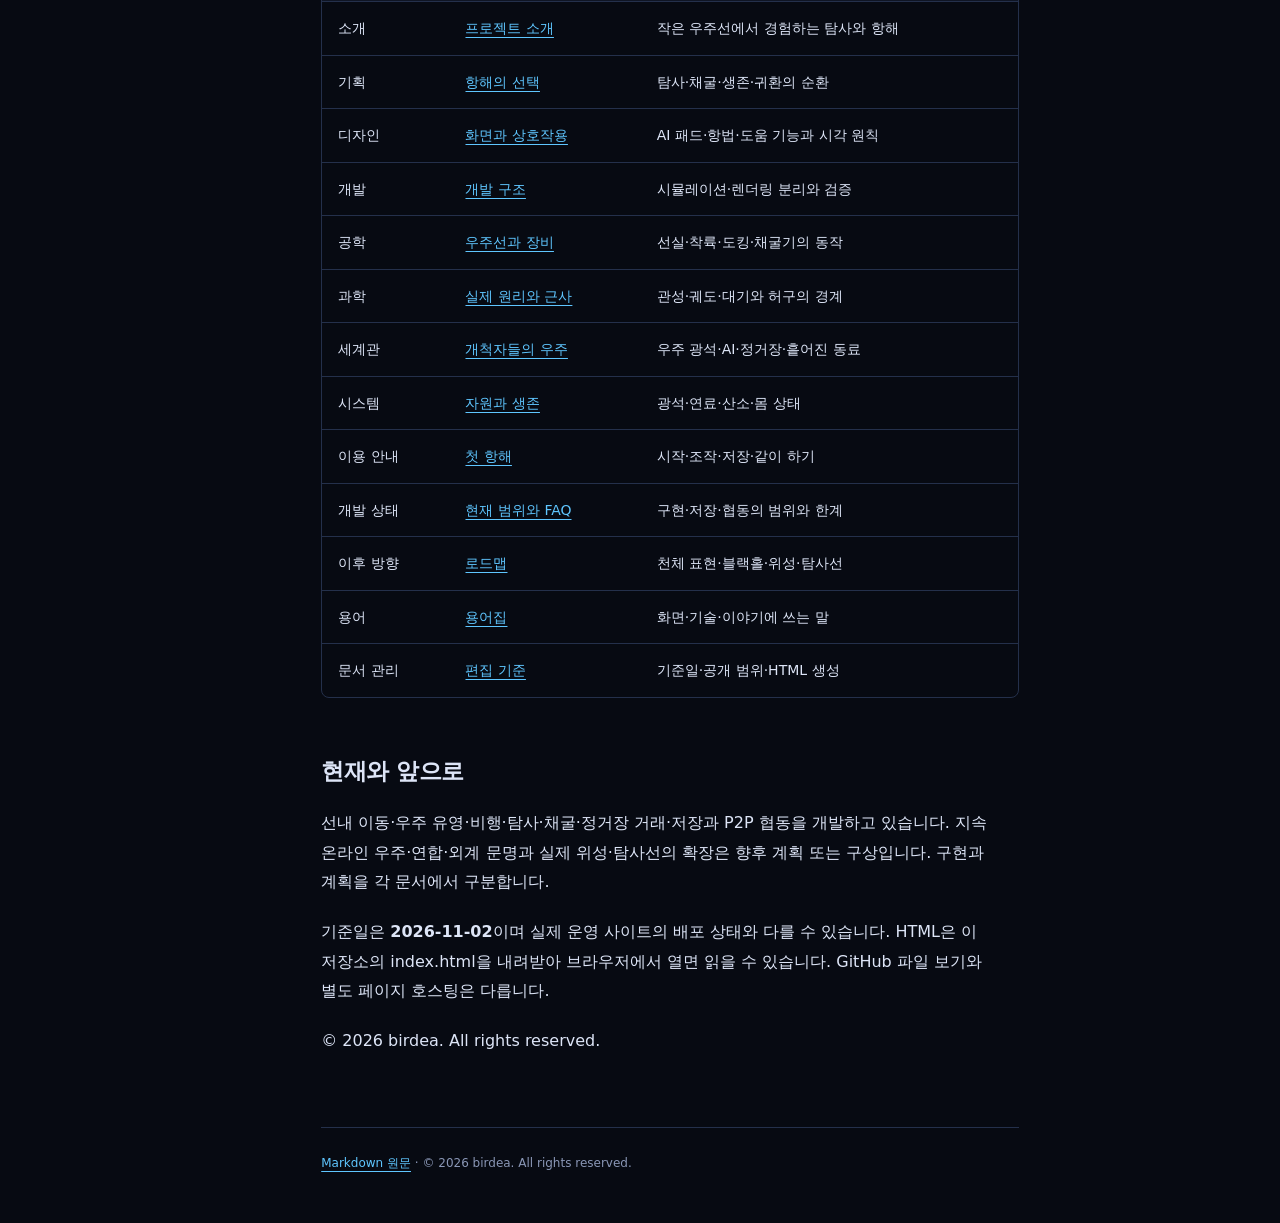
==== commit abdb3c96: "docs: describe individual miner motion and distance-based detail" ====
--- a/index.html
+++ b/index.html
@@ -23,6 +23,7 @@
 <p>이야기 설정상 인간은 머리에 구형 AI 칩을 달고, 인간이 지구에서 만든 AI 로봇족은 신형 AI 칩과 물리 장비로 몸을 구성합니다. AGI 수준에 이른 로봇족은 자신들의 왕국을 세우려 다른 행성으로 떠났으며, 인간은 아직 그 근거지와 궁극적인 목적을 모릅니다.</p>
 <p>처음 등장할 로봇은 3m급 로봇 채굴단입니다. 아주 먼 우주에서 줄지어 날아와 우주 광석이 막대하게 매장된 특정 행성 표면에서 채굴하고, 광석을 싣고 다시 줄지어 돌아갑니다. 주인공은 끝없는 왕복 행렬에 호기심을 느껴 접근하고, 수많은 로봇이 모여 있는 채굴 행성을 발견하게 됩니다.</p>
 <p>로봇족은 인간에게 기본적으로 적대적이지 않지만, 생존 자원과 채굴 범위를 침범하면 인간에게 해를 가할 수 있습니다. 광석 채굴과 관련된 충돌 이외의 목적으로 인간을 공격한 사례는 아직 알려지지 않았습니다. 채굴 행성을 로봇족의 근거지로 확정하지 않습니다. 현재 개발본은 선택한 광석 방패·지구의 유산·굴착 종탑을 태양계 화성과 가상계의 풍부한 암석 행성에 배치하며, 왕복 채굴 행렬과 영역 경고·방어를 구현합니다. 후속 개발본에는 02·07을 제외한 8종 300m 운반선과 선형별 로봇 작업조를 배치해 착륙·하선·채굴·적재·전원 재탑승·귀환을 연결합니다. 왕국의 위치와 목적은 이야기의 미확인 영역으로 남습니다. 자세한 내용은 <a href="docs/worldbuilding.html">세계관</a>에 정리합니다.</p>
+<p>개발본에서는 계급마다 보행·채굴 관절 동작을 달리하고, 같은 작업조 안에서도 개체별 속도와 동작 시점을 다르게 표현합니다. 운반선은 절삭된 격납 외피·곡선 원환·팔각 데크·노출 골조로 형태를 다듬습니다. 가까운 소수는 정밀 관절을, 먼 군집은 가벼운 입체 실루엣과 추진광을 표시합니다. 운영 사이트 반영 여부와는 구분합니다.</p>
 <h2 id="section-3">분야별 읽기</h2>
 <div class="table-wrap" role="region" aria-label="분야 표" tabindex="0"><table><thead><tr><th scope="col">분야</th><th scope="col">문서</th><th scope="col">다루는 내용</th></tr></thead><tbody><tr><td>소개</td><td><a href="docs/overview.html">프로젝트 소개</a></td><td>작은 우주선에서 경험하는 탐사와 항해</td></tr><tr><td>기획</td><td><a href="docs/planning.html">항해의 선택</a></td><td>탐사·채굴·생존·귀환의 순환</td></tr><tr><td>디자인</td><td><a href="docs/design.html">화면과 상호작용</a></td><td>AI 패드·항법·도움 기능과 시각 원칙</td></tr><tr><td>개발</td><td><a href="docs/development.html">개발 구조</a></td><td>시뮬레이션·렌더링 분리와 검증</td></tr><tr><td>공학</td><td><a href="docs/engineering.html">우주선과 장비</a></td><td>선실·착륙·도킹·채굴기의 동작</td></tr><tr><td>과학</td><td><a href="docs/science.html">실제 원리와 근사</a></td><td>관성·궤도·대기와 허구의 경계</td></tr><tr><td>세계관</td><td><a href="docs/worldbuilding.html">개척자들의 우주</a></td><td>우주 광석·AI·정거장·흩어진 동료</td></tr><tr><td>시스템</td><td><a href="docs/systems.html">자원과 생존</a></td><td>광석·연료·산소·몸 상태</td></tr><tr><td>이용 안내</td><td><a href="docs/getting-started.html">첫 항해</a></td><td>시작·조작·저장·같이 하기</td></tr><tr><td>개발 상태</td><td><a href="docs/status.html">현재 범위와 FAQ</a></td><td>구현·저장·협동의 범위와 한계</td></tr><tr><td>이후 방향</td><td><a href="docs/roadmap.html">로드맵</a></td><td>천체 표현·블랙홀·위성·탐사선</td></tr><tr><td>용어</td><td><a href="docs/glossary.html">용어집</a></td><td>화면·기술·이야기에 쓰는 말</td></tr><tr><td>문서 관리</td><td><a href="docs/editorial.html">편집 기준</a></td><td>기준일·공개 범위·HTML 생성</td></tr></tbody></table></div>
 <h2 id="section-4">현재와 앞으로</h2>
